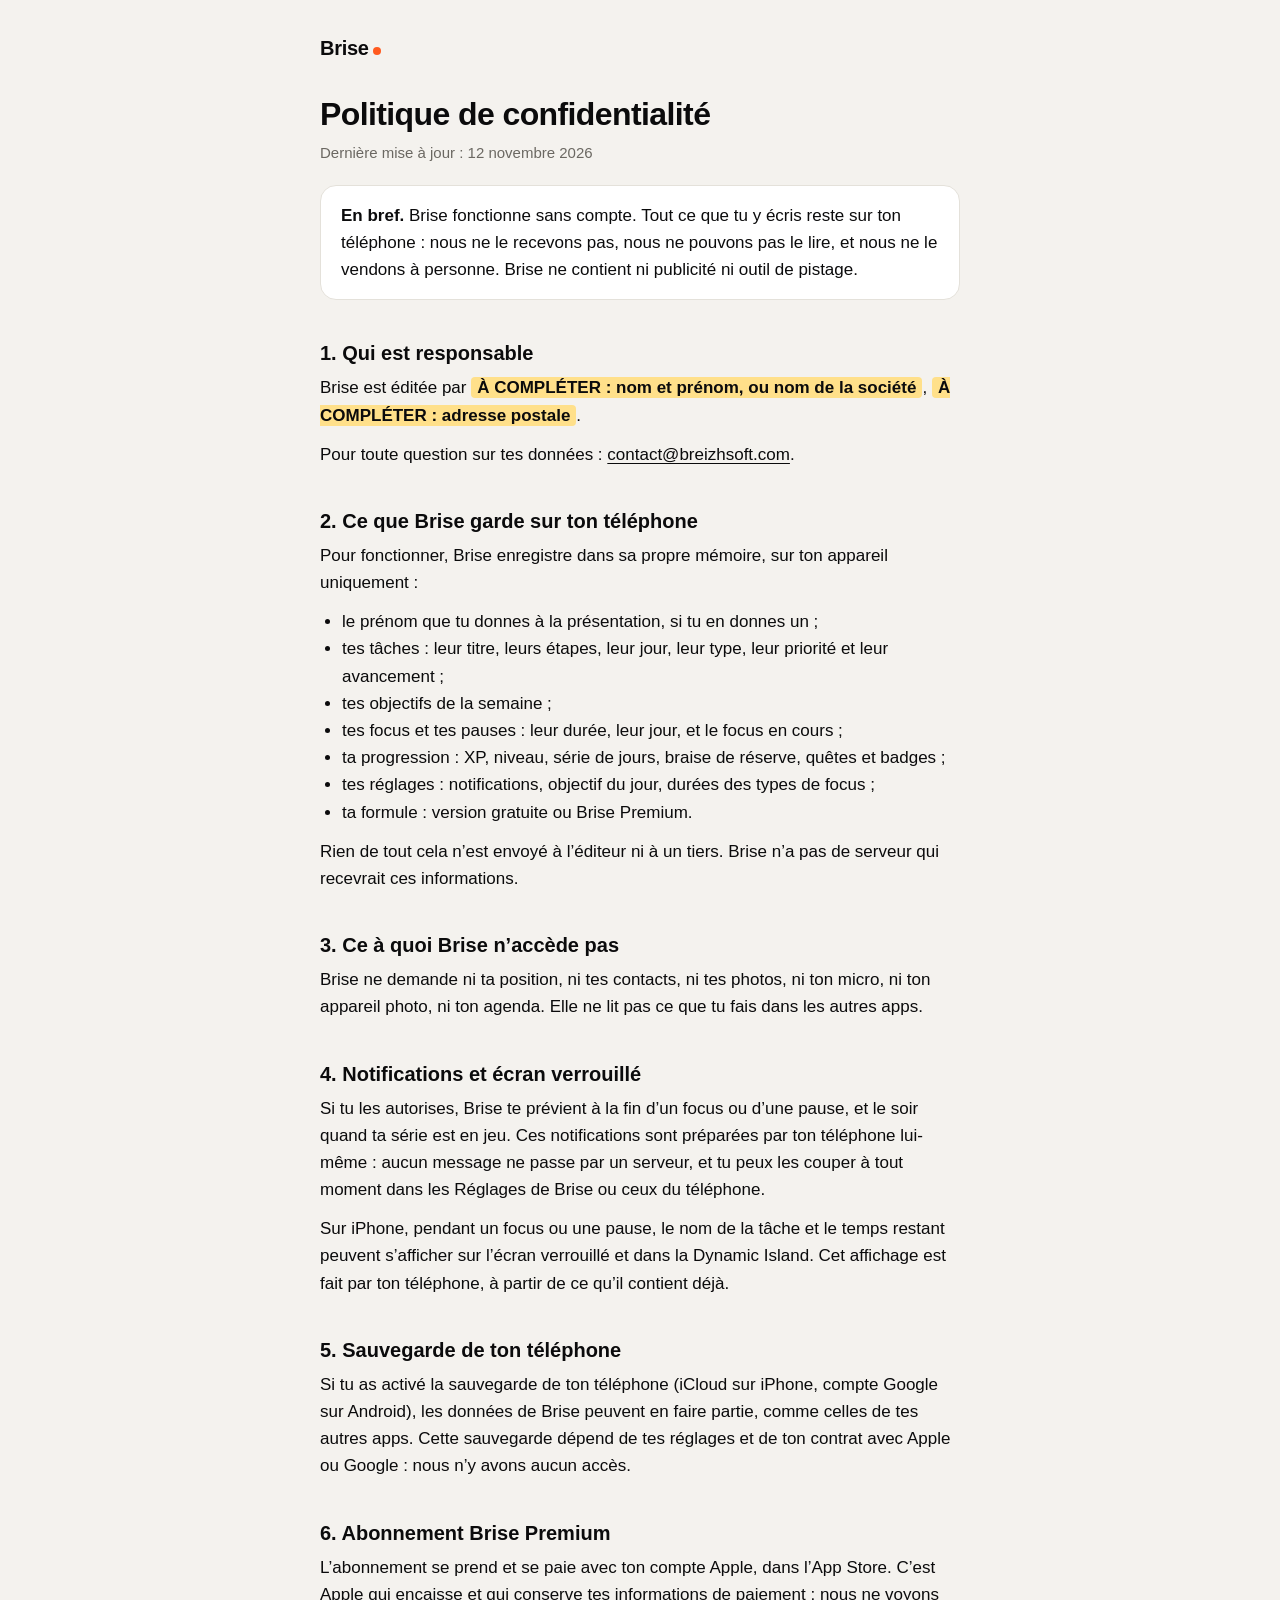
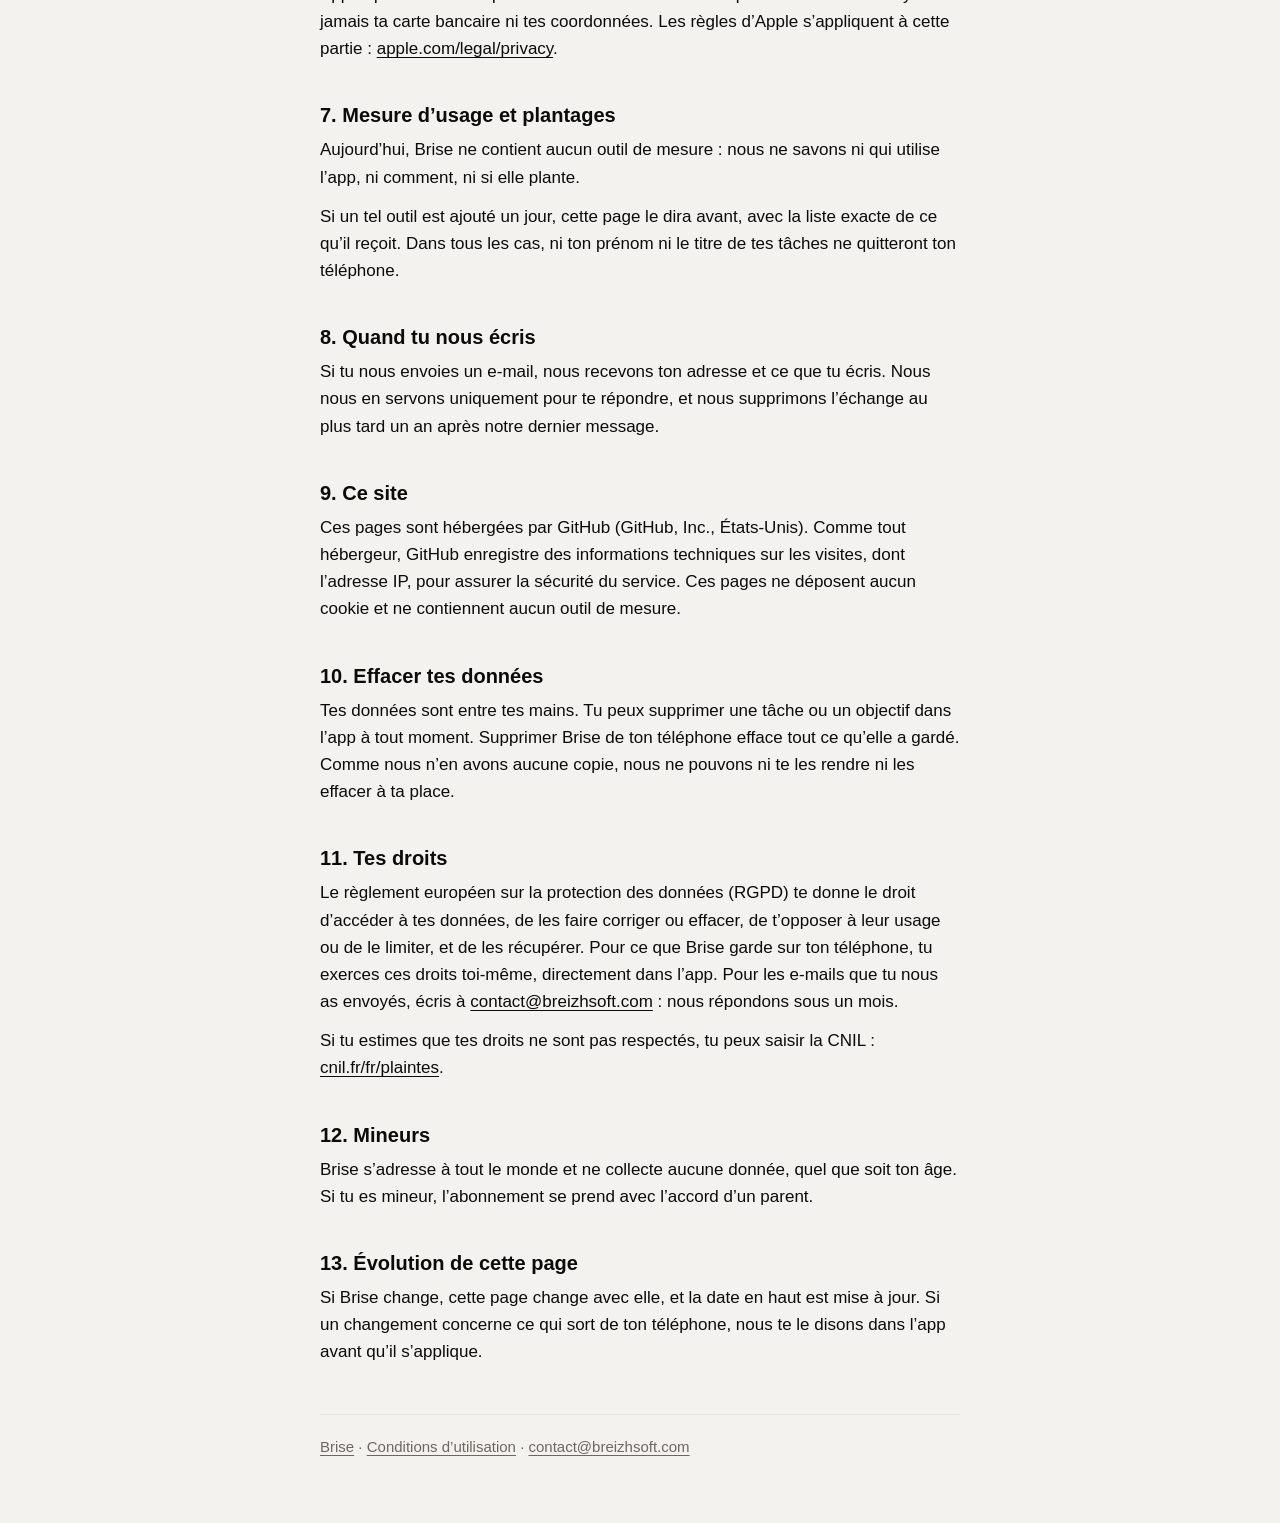
==== confidentialite.html @ 41e5b324 "Initial files" ====
<!doctype html>
<html lang="fr">
<head>
<meta charset="utf-8">
<meta name="viewport" content="width=device-width, initial-scale=1">
<title>Brise — Politique de confidentialité</title>
<meta name="description" content="Ce que Brise garde sur ton téléphone, et ce qui en sort : rien.">
<link rel="stylesheet" href="style.css">
</head>
<body>
<main>
  <a class="brand" href="./">Brise</a>
  <h1>Politique de confidentialité</h1>
  <p class="date">Dernière mise à jour : 12 novembre 2026</p>

  <div class="card">
    <p><strong>En bref.</strong> Brise fonctionne sans compte. Tout ce que tu y écris reste sur ton téléphone : nous ne le recevons pas, nous ne pouvons pas le lire, et nous ne le vendons à personne. Brise ne contient ni publicité ni outil de pistage.</p>
  </div>

  <h2>1. Qui est responsable</h2>
  <p>Brise est éditée par <span class="todo">À COMPLÉTER : nom et prénom, ou nom de la société</span>, <span class="todo">À COMPLÉTER : adresse postale</span>.</p>
  <p>Pour toute question sur tes données : <a href="mailto:contact@breizhsoft.com?subject=Brise">contact@breizhsoft.com</a>.</p>

  <h2>2. Ce que Brise garde sur ton téléphone</h2>
  <p>Pour fonctionner, Brise enregistre dans sa propre mémoire, sur ton appareil uniquement :</p>
  <ul>
    <li>le prénom que tu donnes à la présentation, si tu en donnes un ;</li>
    <li>tes tâches : leur titre, leurs étapes, leur jour, leur type, leur priorité et leur avancement ;</li>
    <li>tes objectifs de la semaine ;</li>
    <li>tes focus et tes pauses : leur durée, leur jour, et le focus en cours ;</li>
    <li>ta progression : XP, niveau, série de jours, braise de réserve, quêtes et badges ;</li>
    <li>tes réglages : notifications, objectif du jour, durées des types de focus ;</li>
    <li>ta formule : version gratuite ou Brise Premium.</li>
  </ul>
  <p>Rien de tout cela n’est envoyé à l’éditeur ni à un tiers. Brise n’a pas de serveur qui recevrait ces informations.</p>

  <h2>3. Ce à quoi Brise n’accède pas</h2>
  <p>Brise ne demande ni ta position, ni tes contacts, ni tes photos, ni ton micro, ni ton appareil photo, ni ton agenda. Elle ne lit pas ce que tu fais dans les autres apps.</p>

  <h2>4. Notifications et écran verrouillé</h2>
  <p>Si tu les autorises, Brise te prévient à la fin d’un focus ou d’une pause, et le soir quand ta série est en jeu. Ces notifications sont préparées par ton téléphone lui-même : aucun message ne passe par un serveur, et tu peux les couper à tout moment dans les Réglages de Brise ou ceux du téléphone.</p>
  <p>Sur iPhone, pendant un focus ou une pause, le nom de la tâche et le temps restant peuvent s’afficher sur l’écran verrouillé et dans la Dynamic Island. Cet affichage est fait par ton téléphone, à partir de ce qu’il contient déjà.</p>

  <h2>5. Sauvegarde de ton téléphone</h2>
  <p>Si tu as activé la sauvegarde de ton téléphone (iCloud sur iPhone, compte Google sur Android), les données de Brise peuvent en faire partie, comme celles de tes autres apps. Cette sauvegarde dépend de tes réglages et de ton contrat avec Apple ou Google : nous n’y avons aucun accès.</p>

  <h2>6. Abonnement Brise Premium</h2>
  <p>L’abonnement se prend et se paie avec ton compte Apple, dans l’App Store. C’est Apple qui encaisse et qui conserve tes informations de paiement : nous ne voyons jamais ta carte bancaire ni tes coordonnées. Les règles d’Apple s’appliquent à cette partie : <a href="https://www.apple.com/legal/privacy/fr-ww/">apple.com/legal/privacy</a>.</p>
  <!--
    BLOC A18 (paiement avec RevenueCat) : quand il est en place, ajouter ici le paragraphe ci-dessous
    et vérifier chaque mot avec ce que l'outil reçoit réellement.

  <p>Pour savoir si ton abonnement est actif, Brise fait appel à RevenueCat (RevenueCat, Inc., États-Unis). Ce service reçoit un identifiant anonyme créé pour l’app, la formule choisie, les dates et l’état de l’abonnement, ainsi que le pays de ton App Store. Il ne reçoit ni ton prénom, ni tes tâches, ni tes informations de paiement. Sa politique : <a href="https://www.revenuecat.com/privacy">revenuecat.com/privacy</a>.</p>
  -->

  <h2>7. Mesure d’usage et plantages</h2>
  <p>Aujourd’hui, Brise ne contient aucun outil de mesure : nous ne savons ni qui utilise l’app, ni comment, ni si elle plante.</p>
  <p>Si un tel outil est ajouté un jour, cette page le dira avant, avec la liste exacte de ce qu’il reçoit. Dans tous les cas, ni ton prénom ni le titre de tes tâches ne quitteront ton téléphone.</p>
  <!--
    BLOC A21 (mesure du parcours et des plantages) : quand il est en place, remplacer les deux
    paragraphes ci-dessus par le nom de l'outil, son éditeur et son pays, la liste de ce qu'il reçoit
    (écrans vus, focus lancés et terminés, plantages, modèle de téléphone…), la durée de conservation,
    et la façon de refuser.
  -->

  <h2>8. Quand tu nous écris</h2>
  <p>Si tu nous envoies un e-mail, nous recevons ton adresse et ce que tu écris. Nous nous en servons uniquement pour te répondre, et nous supprimons l’échange au plus tard un an après notre dernier message.</p>

  <h2>9. Ce site</h2>
  <p>Ces pages sont hébergées par GitHub (GitHub, Inc., États-Unis). Comme tout hébergeur, GitHub enregistre des informations techniques sur les visites, dont l’adresse IP, pour assurer la sécurité du service. Ces pages ne déposent aucun cookie et ne contiennent aucun outil de mesure.</p>

  <h2>10. Effacer tes données</h2>
  <p>Tes données sont entre tes mains. Tu peux supprimer une tâche ou un objectif dans l’app à tout moment. Supprimer Brise de ton téléphone efface tout ce qu’elle a gardé. Comme nous n’en avons aucune copie, nous ne pouvons ni te les rendre ni les effacer à ta place.</p>

  <h2>11. Tes droits</h2>
  <p>Le règlement européen sur la protection des données (RGPD) te donne le droit d’accéder à tes données, de les faire corriger ou effacer, de t’opposer à leur usage ou de le limiter, et de les récupérer. Pour ce que Brise garde sur ton téléphone, tu exerces ces droits toi-même, directement dans l’app. Pour les e-mails que tu nous as envoyés, écris à <a href="mailto:contact@breizhsoft.com?subject=Brise">contact@breizhsoft.com</a> : nous répondons sous un mois.</p>
  <p>Si tu estimes que tes droits ne sont pas respectés, tu peux saisir la CNIL : <a href="https://www.cnil.fr/fr/plaintes">cnil.fr/fr/plaintes</a>.</p>

  <h2>12. Mineurs</h2>
  <p>Brise s’adresse à tout le monde et ne collecte aucune donnée, quel que soit ton âge. Si tu es mineur, l’abonnement se prend avec l’accord d’un parent.</p>

  <h2>13. Évolution de cette page</h2>
  <p>Si Brise change, cette page change avec elle, et la date en haut est mise à jour. Si un changement concerne ce qui sort de ton téléphone, nous te le disons dans l’app avant qu’il s’applique.</p>

  <footer><a href="./">Brise</a> · <a href="conditions.html">Conditions d’utilisation</a> · <a href="mailto:contact@breizhsoft.com?subject=Brise">contact@breizhsoft.com</a></footer>
</main>
</body>
</html>
---- style.css ----
/* Pages web de Brise : mêmes couleurs que l'app. */
:root { --paper: #F4F2EE; --surface: #FFFFFF; --ink: #0B0B0C; --graphite: #6B6862; --line: #E4E1DA; --ember: #FF5A1F; }
* { box-sizing: border-box; }
html { -webkit-text-size-adjust: 100%; }
body { margin: 0; background: var(--paper); color: var(--ink); font: 17px/1.6 -apple-system, BlinkMacSystemFont, "Segoe UI", Roboto, Helvetica, Arial, sans-serif; }
main { max-width: 680px; margin: 0 auto; padding: 32px 20px 64px; }
.brand { display: inline-block; font-weight: 700; font-size: 20px; letter-spacing: -0.3px; color: var(--ink); text-decoration: none; }
.brand::after { content: ""; display: inline-block; width: 8px; height: 8px; margin-left: 4px; border-radius: 50%; background: var(--ember); }
h1 { font-size: 32px; line-height: 1.15; letter-spacing: -0.6px; margin: 32px 0 8px; }
h2 { font-size: 20px; line-height: 1.3; margin: 40px 0 8px; }
p, ul { margin: 0 0 12px; }
ul { padding-left: 22px; }
a { color: var(--ink); text-underline-offset: 3px; }
.date { color: var(--graphite); font-size: 15px; }
.card { background: var(--surface); border: 1px solid var(--line); border-radius: 16px; padding: 16px 20px; margin: 20px 0; }
.card p:last-child, .card ul:last-child { margin-bottom: 0; }
.links { list-style: none; padding: 0; margin: 24px 0; }
.links li { margin-bottom: 12px; }
.links a { display: block; background: var(--surface); border: 1px solid var(--line); border-radius: 16px; padding: 16px 20px; text-decoration: none; font-weight: 600; }
footer { margin-top: 48px; padding-top: 20px; border-top: 1px solid var(--line); color: var(--graphite); font-size: 15px; }
footer a { color: var(--graphite); }
/* Ce qu'il reste à remplir avant la mise en ligne : impossible à manquer. */
.todo { background: #FFE08A; color: var(--ink); font-weight: 700; padding: 1px 6px; border-radius: 4px; }
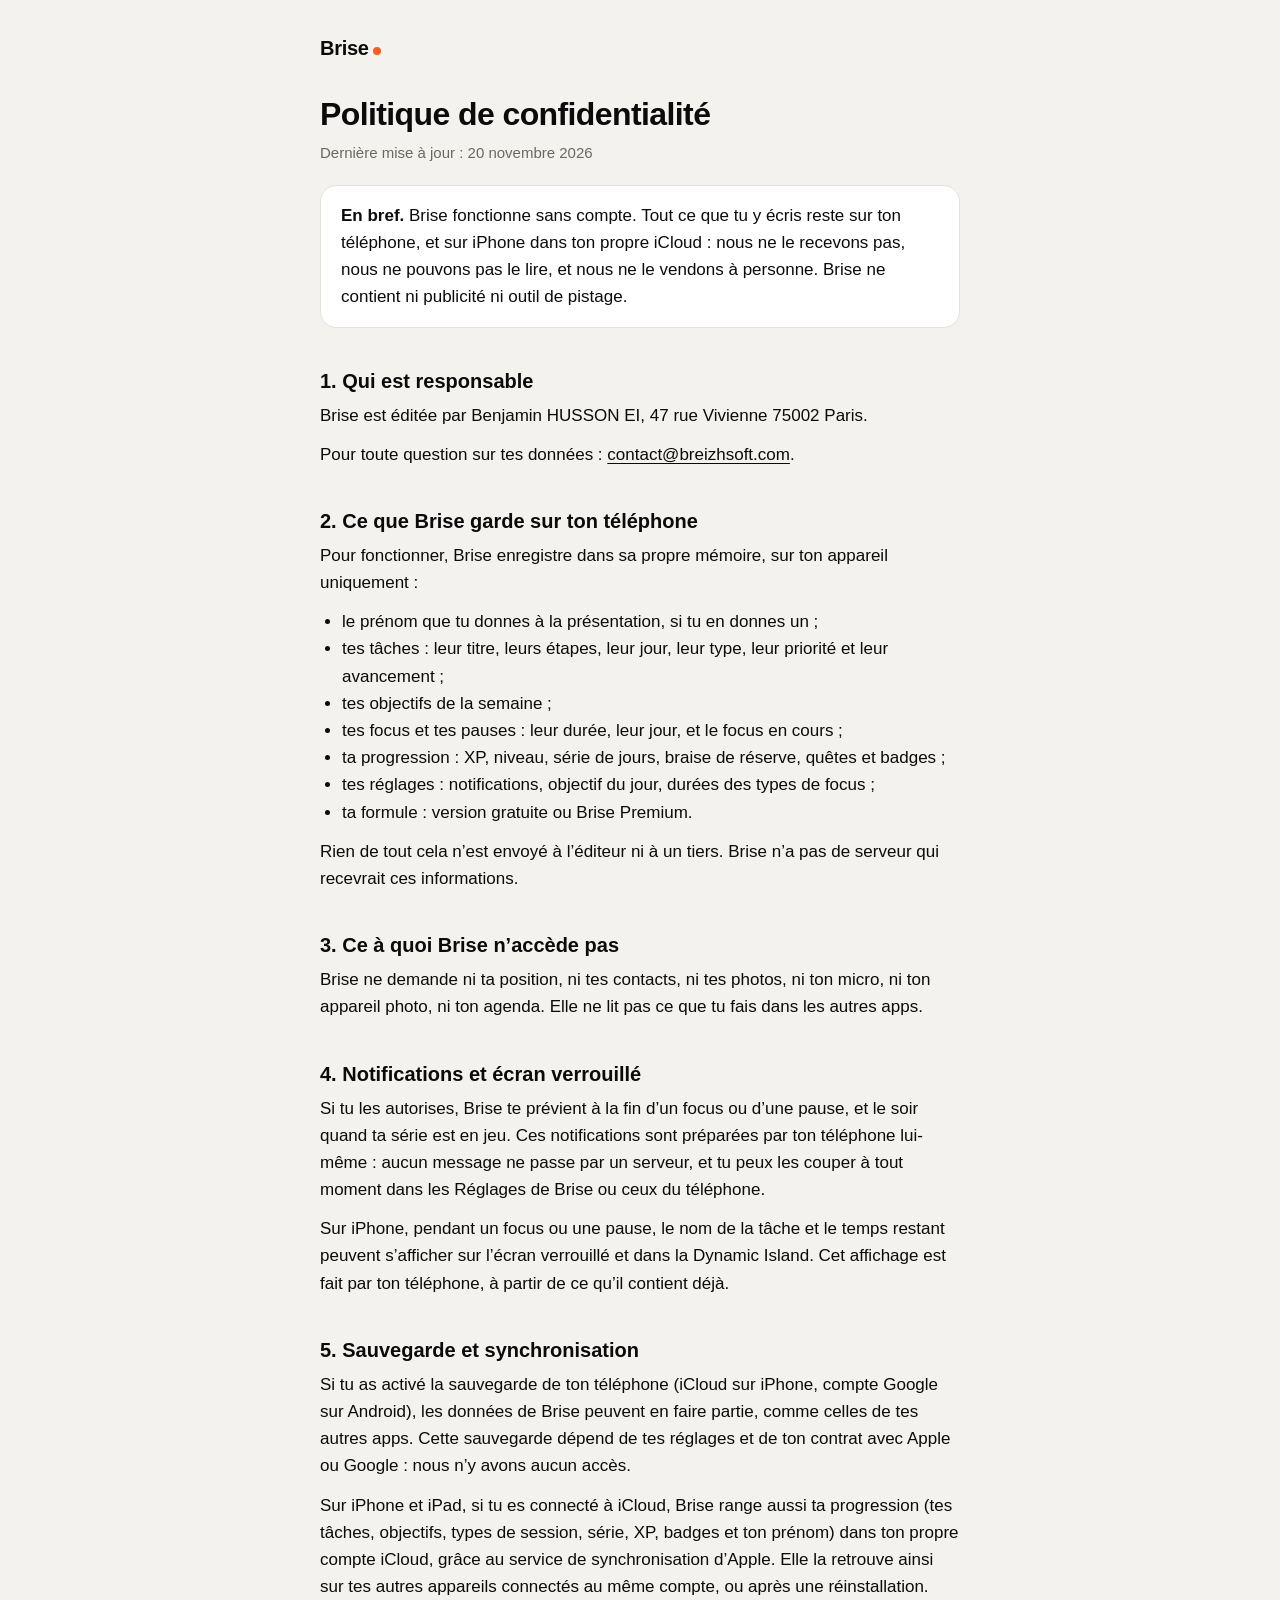
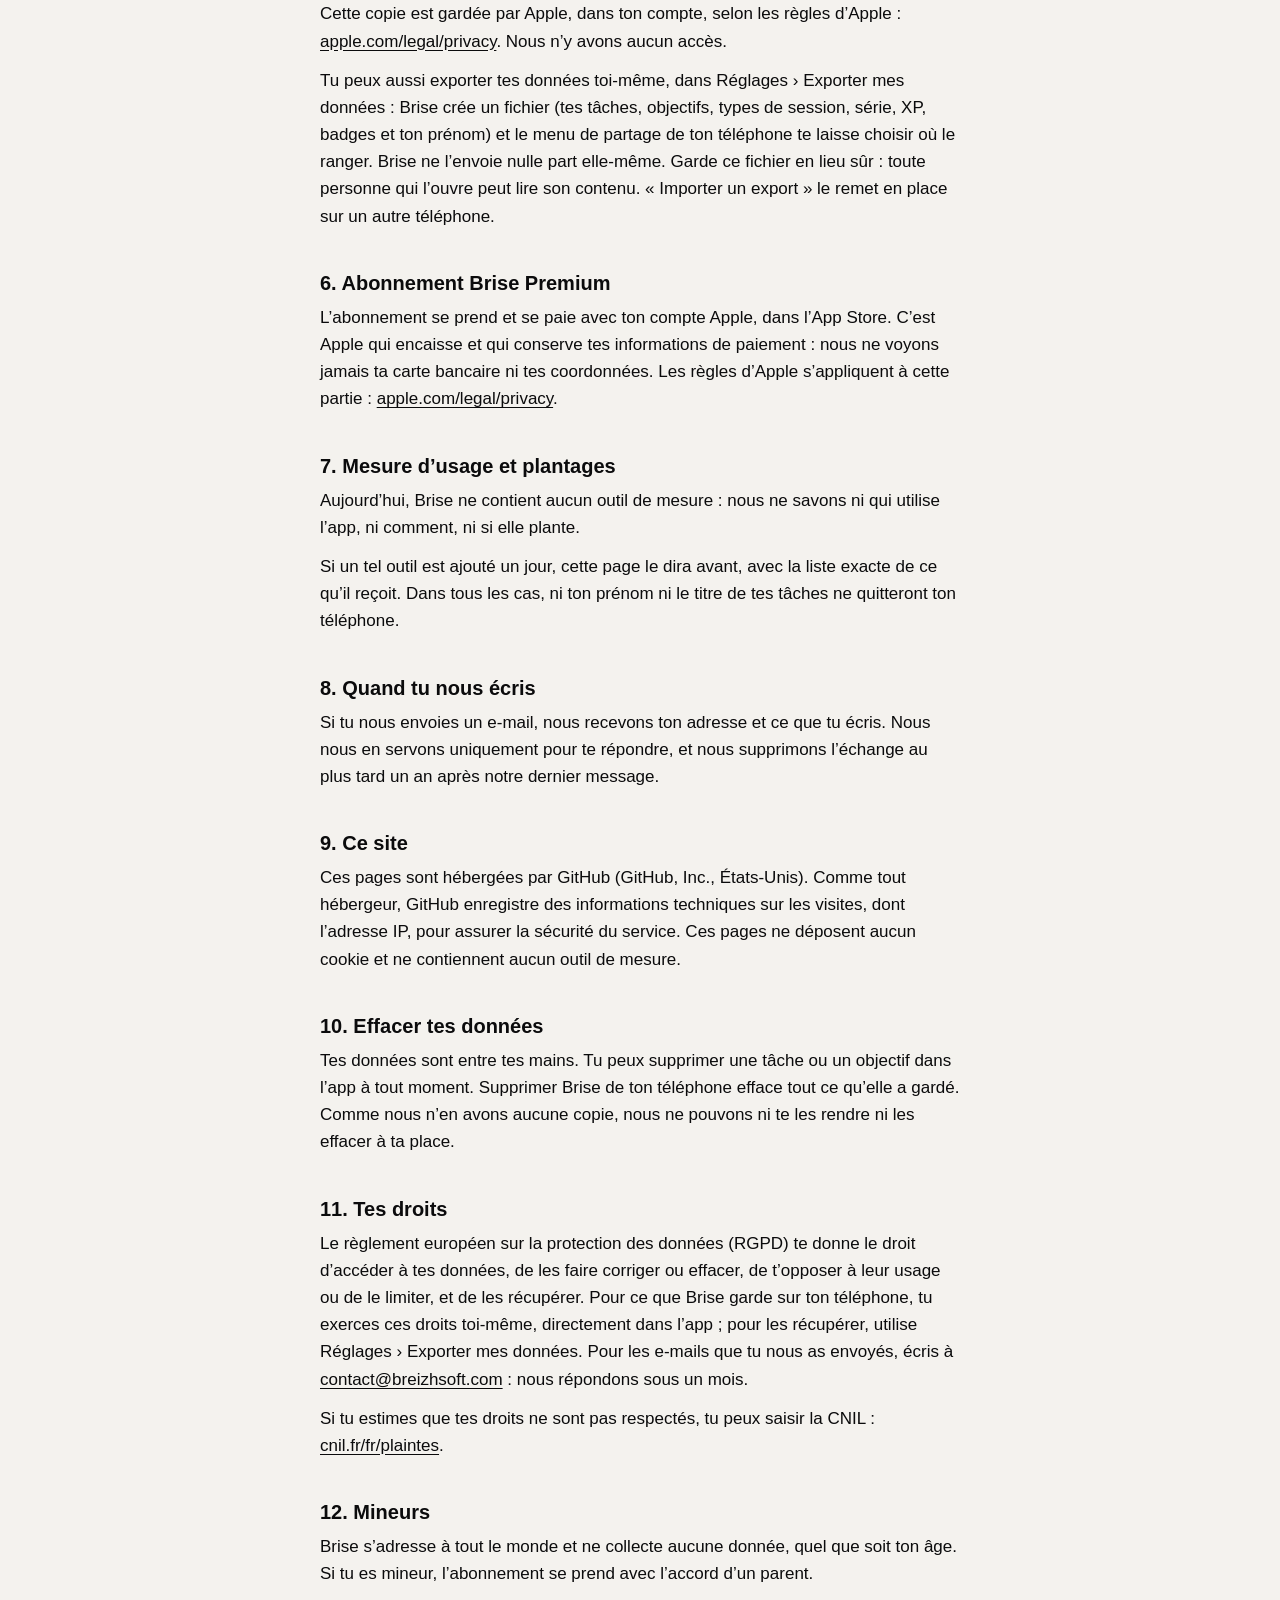
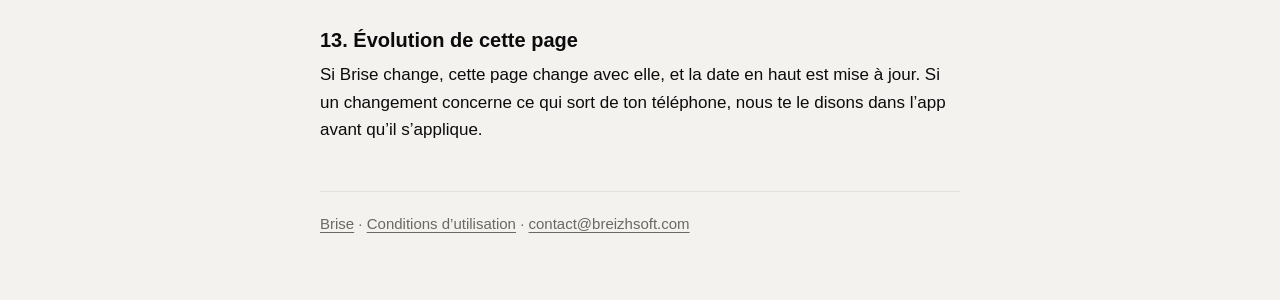
==== commit c35df381: "ajout nom adresse siren" ====
--- a/confidentialite.html
+++ b/confidentialite.html
@@ -11,14 +11,14 @@
 <main>
   <a class="brand" href="./">Brise</a>
   <h1>Politique de confidentialité</h1>
-  <p class="date">Dernière mise à jour : 12 novembre 2026</p>
+  <p class="date">Dernière mise à jour : 20 novembre 2026</p>
 
   <div class="card">
-    <p><strong>En bref.</strong> Brise fonctionne sans compte. Tout ce que tu y écris reste sur ton téléphone : nous ne le recevons pas, nous ne pouvons pas le lire, et nous ne le vendons à personne. Brise ne contient ni publicité ni outil de pistage.</p>
+    <p><strong>En bref.</strong> Brise fonctionne sans compte. Tout ce que tu y écris reste sur ton téléphone, et sur iPhone dans ton propre iCloud : nous ne le recevons pas, nous ne pouvons pas le lire, et nous ne le vendons à personne. Brise ne contient ni publicité ni outil de pistage.</p>
   </div>
 
   <h2>1. Qui est responsable</h2>
-  <p>Brise est éditée par <span class="todo">À COMPLÉTER : nom et prénom, ou nom de la société</span>, <span class="todo">À COMPLÉTER : adresse postale</span>.</p>
+  <p>Brise est éditée par Benjamin HUSSON EI, 47 rue Vivienne 75002 Paris.</p>
   <p>Pour toute question sur tes données : <a href="mailto:contact@breizhsoft.com?subject=Brise">contact@breizhsoft.com</a>.</p>
 
   <h2>2. Ce que Brise garde sur ton téléphone</h2>
@@ -41,8 +41,10 @@
   <p>Si tu les autorises, Brise te prévient à la fin d’un focus ou d’une pause, et le soir quand ta série est en jeu. Ces notifications sont préparées par ton téléphone lui-même : aucun message ne passe par un serveur, et tu peux les couper à tout moment dans les Réglages de Brise ou ceux du téléphone.</p>
   <p>Sur iPhone, pendant un focus ou une pause, le nom de la tâche et le temps restant peuvent s’afficher sur l’écran verrouillé et dans la Dynamic Island. Cet affichage est fait par ton téléphone, à partir de ce qu’il contient déjà.</p>
 
-  <h2>5. Sauvegarde de ton téléphone</h2>
+  <h2>5. Sauvegarde et synchronisation</h2>
   <p>Si tu as activé la sauvegarde de ton téléphone (iCloud sur iPhone, compte Google sur Android), les données de Brise peuvent en faire partie, comme celles de tes autres apps. Cette sauvegarde dépend de tes réglages et de ton contrat avec Apple ou Google : nous n’y avons aucun accès.</p>
+  <p>Sur iPhone et iPad, si tu es connecté à iCloud, Brise range aussi ta progression (tes tâches, objectifs, types de session, série, XP, badges et ton prénom) dans ton propre compte iCloud, grâce au service de synchronisation d’Apple. Elle la retrouve ainsi sur tes autres appareils connectés au même compte, ou après une réinstallation. Cette copie est gardée par Apple, dans ton compte, selon les règles d’Apple : <a href="https://www.apple.com/legal/privacy/fr-ww/">apple.com/legal/privacy</a>. Nous n’y avons aucun accès.</p>
+  <p>Tu peux aussi exporter tes données toi-même, dans Réglages › Exporter mes données : Brise crée un fichier (tes tâches, objectifs, types de session, série, XP, badges et ton prénom) et le menu de partage de ton téléphone te laisse choisir où le ranger. Brise ne l’envoie nulle part elle-même. Garde ce fichier en lieu sûr : toute personne qui l’ouvre peut lire son contenu. « Importer un export » le remet en place sur un autre téléphone.</p>
 
   <h2>6. Abonnement Brise Premium</h2>
   <p>L’abonnement se prend et se paie avec ton compte Apple, dans l’App Store. C’est Apple qui encaisse et qui conserve tes informations de paiement : nous ne voyons jamais ta carte bancaire ni tes coordonnées. Les règles d’Apple s’appliquent à cette partie : <a href="https://www.apple.com/legal/privacy/fr-ww/">apple.com/legal/privacy</a>.</p>
@@ -73,7 +75,7 @@
   <p>Tes données sont entre tes mains. Tu peux supprimer une tâche ou un objectif dans l’app à tout moment. Supprimer Brise de ton téléphone efface tout ce qu’elle a gardé. Comme nous n’en avons aucune copie, nous ne pouvons ni te les rendre ni les effacer à ta place.</p>
 
   <h2>11. Tes droits</h2>
-  <p>Le règlement européen sur la protection des données (RGPD) te donne le droit d’accéder à tes données, de les faire corriger ou effacer, de t’opposer à leur usage ou de le limiter, et de les récupérer. Pour ce que Brise garde sur ton téléphone, tu exerces ces droits toi-même, directement dans l’app. Pour les e-mails que tu nous as envoyés, écris à <a href="mailto:contact@breizhsoft.com?subject=Brise">contact@breizhsoft.com</a> : nous répondons sous un mois.</p>
+  <p>Le règlement européen sur la protection des données (RGPD) te donne le droit d’accéder à tes données, de les faire corriger ou effacer, de t’opposer à leur usage ou de le limiter, et de les récupérer. Pour ce que Brise garde sur ton téléphone, tu exerces ces droits toi-même, directement dans l’app ; pour les récupérer, utilise Réglages › Exporter mes données. Pour les e-mails que tu nous as envoyés, écris à <a href="mailto:contact@breizhsoft.com?subject=Brise">contact@breizhsoft.com</a> : nous répondons sous un mois.</p>
   <p>Si tu estimes que tes droits ne sont pas respectés, tu peux saisir la CNIL : <a href="https://www.cnil.fr/fr/plaintes">cnil.fr/fr/plaintes</a>.</p>
 
   <h2>12. Mineurs</h2>
